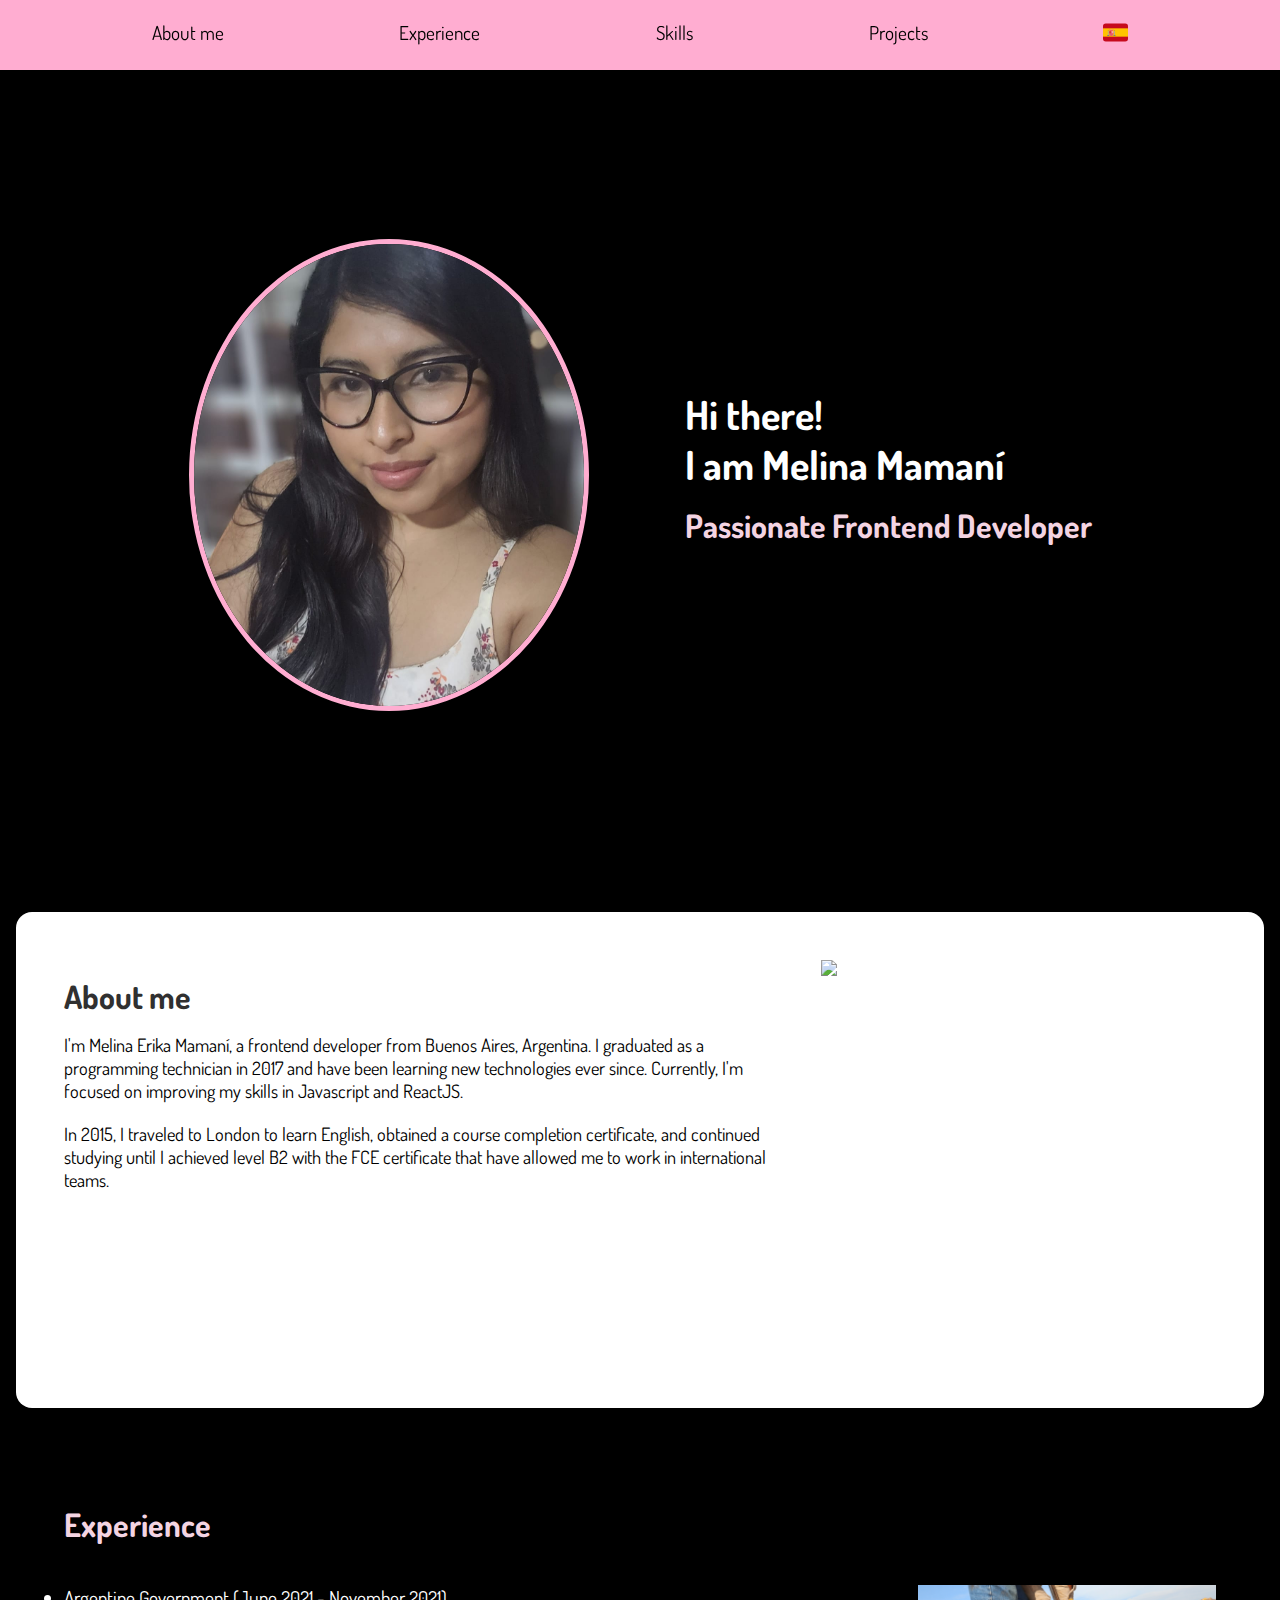
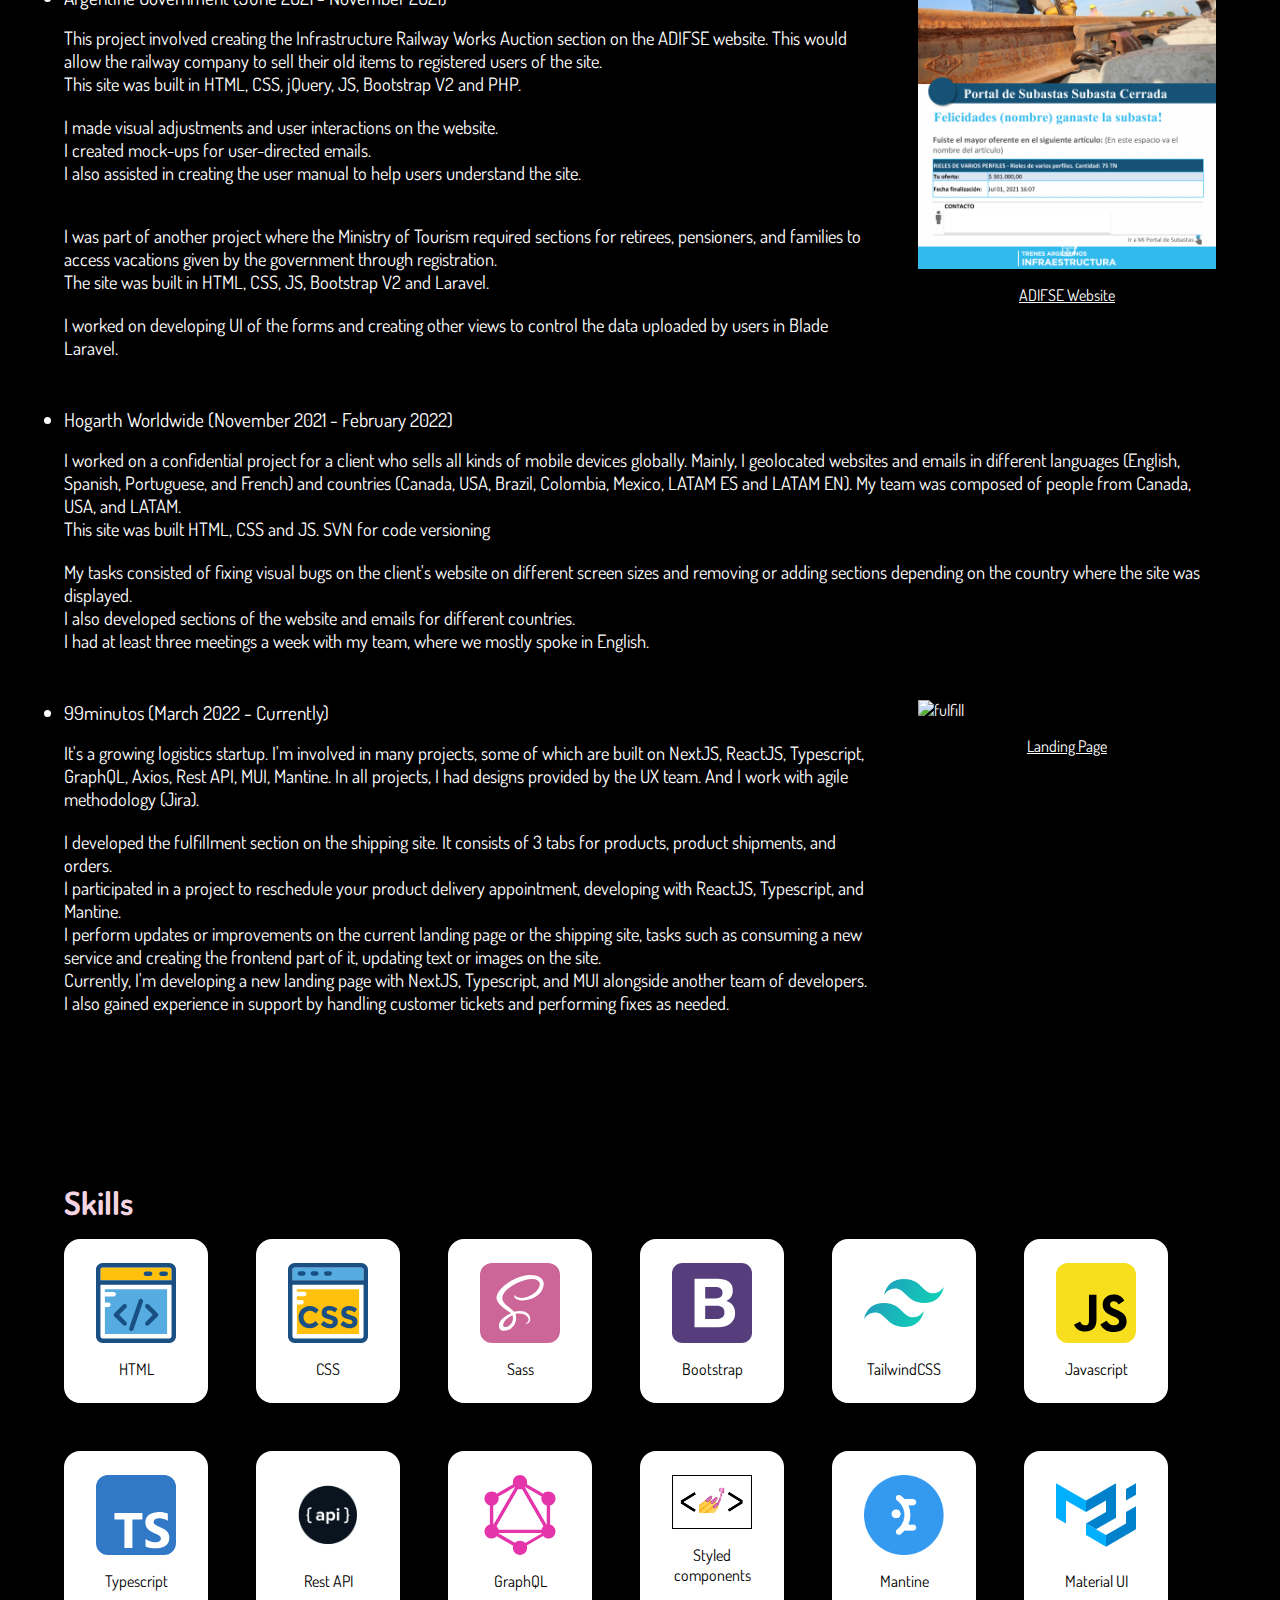
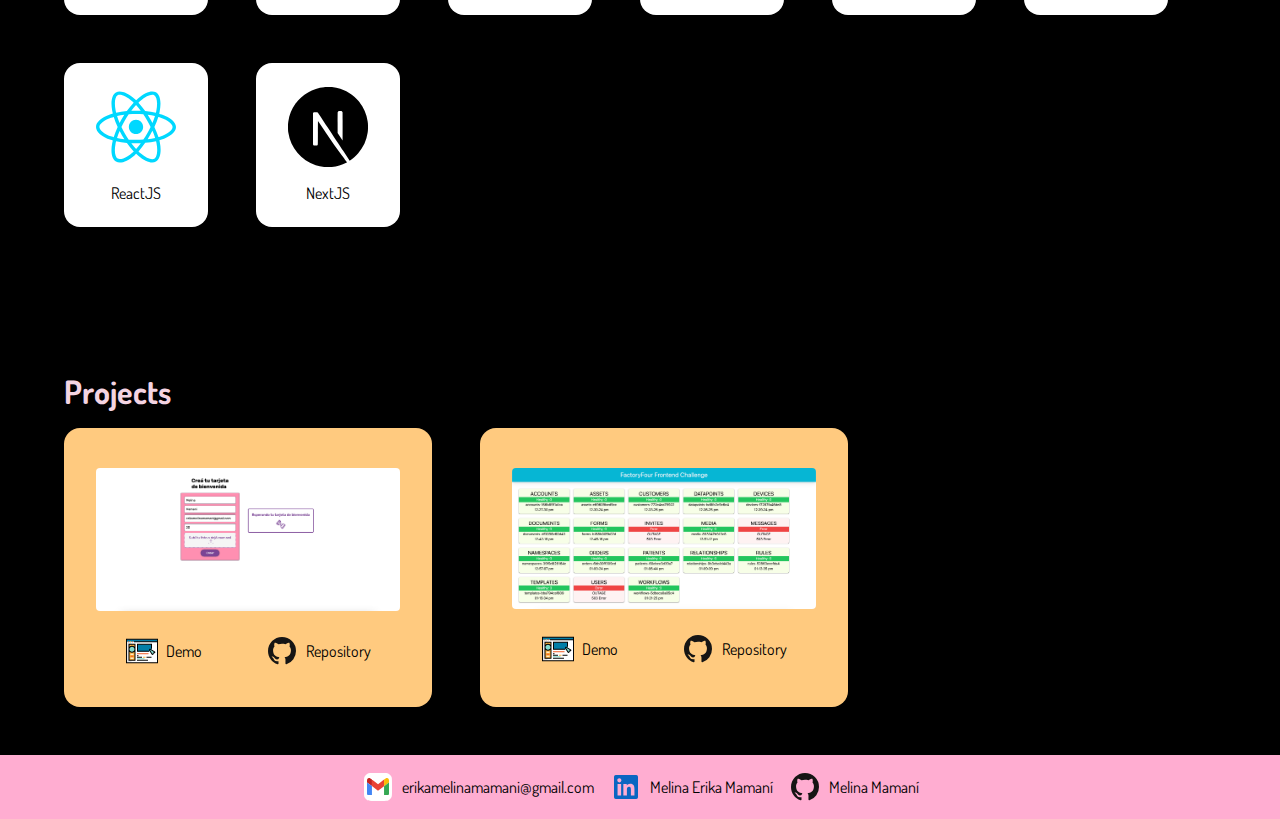
==== index.html @ 967cca83 "Portfolio finished" ====
<!DOCTYPE html>
<html lang="en">
<head>
    <meta charset="UTF-8">
    <meta http-equiv="X-UA-Compatible" content="IE=edge">
    <meta name="viewport" content="width=device-width, initial-scale=1.0">
    <link rel="icon" href="./assets/favicon.ico" />
    <link rel="preconnect" href="https://fonts.googleapis.com">
    <link rel="preconnect" href="https://fonts.gstatic.com" crossorigin>
    <link href="https://fonts.googleapis.com/css2?family=Dosis:wght@200;300;400;500;600;700;800&display=swap" rel="stylesheet">
    <link rel="stylesheet" href="./styles/style.css">
    <link rel="stylesheet" href="./styles/sections.css">
    <script src="./js/script.js" defer></script>
    <title>Melina Mamaní Portfolio</title>
</head>
<body>
    <div class="container">
        <header>
            <nav class="menu">
                <ul class="menuItems">
                    <li>
                        <a href="#about">About me</a>
                    </li>
                    <li>
                        <a href="#experience">Experience</a>
                    </li>
                    <li>
                        <a href="#skills">Skills</a>
                    </li>
                    <li>
                        <a href="#projects">Projects</a>
                    </li>
                    <li>
                        <a href="./spanish/index.html">
                            <img src="./assets/icons/spain.svg" alt="Spanish" width="25" height="25"/>
                        </a>
                    </li>
                </ul>
                <span class="btnMenu">
                    <span class="name">Melina Mamaní Portfolio</span>
                    <img src="./assets/icons/menu.svg" class="iconMenu" alt="iconMenu"/>
                </span>
            </nav>
        </header>
        <div class="content">
            <main>
                <img src="./assets/images/me.jpeg" alt="Profile Image" class="profileImage"/>
                <div>
                    <h1>Hi there!</h1>
                    <h1>I am Melina Mamaní</h1>
                    <h2>Passionate Frontend Developer</h2>
                </div>
            </main>
            <section class="aboutMe" id="about">
                <article>
                    <h2>About me</h2>
                    <p>I'm Melina Erika Mamaní, a frontend developer from Buenos Aires, Argentina. I graduated as a programming technician in 2017 and have been learning new technologies ever since. Currently, I'm focused on improving my skills in Javascript and ReactJS.</p>
                    <br/>
                    <p>In 2015, I traveled to London to learn English, obtained a course completion certificate, and continued studying until I achieved level B2 with the FCE certificate that have allowed me to work in international teams.</p>
                </article>
                <img src="./assets/images/2015London.jpg" alt="London 2015" class="img"/>
                <img src="./assets/images/2015LondonRes.jpg" alt="London 2015 Responsive" class="imgRes"/>
            </section>
            <section class="experience" id="experience">
                <article>
                    <h2>Experience</h2>
                    <div class="containerExp">
                        <div class="experienceBox">
                            <li>Argentine Government (June 2021 - November 2021)</li>
                            <p style="padding-top: 1rem;">This project involved creating the Infrastructure Railway Works Auction section on the ADIFSE website. This would allow the railway company to sell their old items to registered users of the site.</p>
                            <p>This site was built in HTML, CSS, jQuery, JS, Bootstrap V2 and PHP.</p>
                            <br/>
                            <p>I made visual adjustments and user interactions on the website.</p>
                            <p>I created mock-ups for user-directed emails.</p>
                            <p>I also assisted in creating the user manual to help users understand the site.</p>
                            <br/>
                            <br/>
                            <p>I was part of another project where the Ministry of Tourism required sections for retirees, pensioners, and families to access vacations given by the government through registration.</p>
                            <p>The site was built in HTML, CSS, JS, Bootstrap V2 and Laravel.</p>
                            <br/>
                            <p>I worked on developing UI of the forms and creating other views to control the data uploaded by users in Blade Laravel.</p>
                        </div>
                        <div class="imgExpBox">
                            <img src="./assets/images/mock.png" alt="email"/>
                            <a href="https://subastas.adifse.com.ar/index.php" target="_blank">ADIFSE Website</a>
                        </div> 
                    </div>
                    <div class="containerExp">
                        <div class="experienceBox" style="width: 100%;">
                            <li>Hogarth Worldwide (November 2021 - February 2022)</li>
                            <p style="padding-top: 1rem;">I worked on a confidential project for a client who sells all kinds of mobile devices globally. Mainly, I geolocated websites and emails in different languages (English, Spanish, Portuguese, and French) and countries (Canada, USA, Brazil, Colombia, Mexico, LATAM ES and LATAM EN). My team was composed of people from Canada, USA, and LATAM.</p>
                            <p>This site was built HTML, CSS and JS. SVN for code versioning</p>
                            <br/>
                            <p>My tasks consisted of fixing visual bugs on the client's website on different screen sizes and removing or adding sections depending on the country where the site was displayed.</p>
                            <p>I also developed sections of the website and emails for different countries.</p>
                            <p>I had at least three meetings a week with my team, where we mostly spoke in English.</p>
                        </div>
                    </div>
                    <div class="containerExp">
                        <div class="experienceBox">
                            <li>99minutos (March 2022 - Currently)</li>
                            <p style="padding-top: 1rem;">It's a growing logistics startup. I'm involved in many projects, some of which are built on NextJS, ReactJS, Typescript, GraphQL, Axios, Rest API, MUI, Mantine. In all projects, I had designs provided by the UX team. And I work with agile methodology (Jira).</p>
                            <br/>
                            <p>I developed the fulfillment section on the shipping site. It consists of 3 tabs for products, product shipments, and orders.</p>
                            <p>I participated in a project to reschedule your product delivery appointment, developing with ReactJS, Typescript, and Mantine.</p>
                            <p>I perform updates or improvements on the current landing page or the shipping site, tasks such as consuming a new service and creating the frontend part of it, updating text or images on the site.</p>
                            <p>Currently, I'm developing a new landing page with NextJS, Typescript, and MUI alongside another team of developers.</p>
                            <p>I also gained experience in support by handling customer tickets and performing fixes as needed.</p>
                        </div>
                        <div class="imgExpBox">
                            <img src="./assets/images/fulfill.png" alt="fulfill"/>
                            <a href="https://99minutos.com/" target="_blank">Landing Page</a>
                        </div> 
                    </div>
                </article>
            </section>
            <section id="skills">
                <h2>Skills</h2>
                <article class="skillsBox">
                    <div class="panelSkill">
                        <img src="./assets/icons/skills/html.svg" alt="HTML" class="iconSkill"/>
                        <span>HTML</span>
                    </div>
                    <div class="panelSkill">
                        <img src="./assets/icons/skills/css.svg" alt="CSS" class="iconSkill"/>
                        <span>CSS</span>
                    </div>
                    <div class="panelSkill">
                        <img src="./assets/icons/skills/sass.svg" alt="Sass" class="iconSkill"/>
                        <span>Sass</span>
                    </div>
                    <div class="panelSkill">
                        <img src="./assets/icons/skills/bootstrap.svg" alt="Bootstrap" class="iconSkill"/>
                        <span>Bootstrap</span>
                    </div>
                    <div class="panelSkill">
                        <img src="./assets/icons/skills/tailwindcss.svg" alt="TailwindCSS" class="iconSkill"/>
                        <span>TailwindCSS</span>
                    </div>
                    <div class="panelSkill">
                        <img src="./assets/icons/skills/js.svg" alt="Javascript" class="iconSkill"/>
                        <span>Javascript</span>
                    </div>
                    <div class="panelSkill">
                        <img src="./assets/icons/skills/ts.svg" alt="Typescript" class="iconSkill"/>
                        <span>Typescript</span>
                    </div>
                    <div class="panelSkill">
                        <img src="./assets/icons/skills/restApi.png" alt="Rest API" class="iconSkill"/>
                        <span>Rest API</span>
                    </div>
                    <div class="panelSkill">
                        <img src="./assets/icons/skills/graphql.svg" alt="GraphQL" class="iconSkill"/>
                        <span>GraphQL</span>
                    </div>
                    <div class="panelSkill">
                        <img src="./assets/icons/skills/styled.png" alt="Styled components" class="iconSkill"/>
                        <span>Styled<br/>components</span>
                    </div>
                    <div class="panelSkill">
                        <img src="./assets/icons/skills/mantine.png" alt="Mantine" class="iconSkill"/>
                        <span>Mantine</span>
                    </div>
                    <div class="panelSkill">
                        <img src="./assets/icons/skills/mui.svg" alt="MUI" class="iconSkill"/>
                        <span>Material UI</span>
                    </div>
                    <div class="panelSkill">
                        <img src="./assets/icons/skills/react.svg" alt="ReactJS" class="iconSkill"/>
                        <span>ReactJS</span>
                    </div>
                    <div class="panelSkill">
                        <img src="./assets/icons/skills/next.svg" alt="NextJS" class="iconSkill"/>
                        <span>NextJS</span>
                    </div>
                </article>
            </section>
            <section id="projects" class="projectsSection">
                <h2>Projects</h2>
                <article class="projectsContainer">
                    <div class="projectBox">
                        <img src="./assets/images/chform.png" alt="Form" class="projectImg"/>
                        <div class="buttons">
                            <a href="https://tarjeta-de-bienvenida.netlify.app/" target="_blank">
                                <img src="./assets/icons/demo.svg" alt="Demo icon" class="icon"/>
                                Demo
                            </a>
                            <a href="https://github.com/MelinaMamani/ChallengeForm" target="_blank">
                                <img src="./assets/icons/github.svg" alt="Github icon" class="icon"/>
                                Repository
                            </a>
                        </div>
                    </div>
                    <div class="projectBox">
                        <img src="./assets/images/factory.png" alt="Factory" class="projectImg"/>
                        <div class="buttons">
                            <a href="https://factory-challenge.netlify.app/" target="_blank">
                                <img src="./assets/icons/demo.svg" alt="Demo icon" class="icon"/>
                                Demo
                            </a>
                            <a href="https://github.com/MelinaMamani/ChallengeFactory" target="_blank">
                                <img src="./assets/icons/github.svg" alt="Github icon" class="icon"/>
                                Repository
                            </a>
                        </div>
                    </div>
                </article>
            </section>
        </div>
        <footer>
            <a href="mailto:erikamelinamamani@gmail.com">
                <img src="./assets/icons/gmail.svg" alt="Gmail icon" class="icon"/>
                erikamelinamamani@gmail.com
            </a>
            <a href="https://www.linkedin.com/in/erika-lidia-melina-mamani/?locale=en_US" target="_blank">
                <img src="./assets/icons/linkedin.svg" alt="Linkedin icon" class="icon"/>
                Melina Erika Mamaní
            </a>
            <a href="https://github.com/MelinaMamani" target="_blank">
                <img src="./assets/icons/github.svg" alt="Github icon" class="icon"/>
                Melina Mamaní
            </a>
        </footer>
    </div>
</body>
</html>
---- styles/style.css ----
*, *::after, *::before {
    padding: 0;
    margin: 0;
    outline: 0;
    box-sizing: border-box;
}

body {
    font-family: 'Dosis', sans-serif;
    background-color: #000;
}

.container {
    width: 100%;
}

header {
    position: sticky;
    top: 0;
}

.menu {
    background-color: #ffadd1;
    height: 70px;
    width: 100%;
    box-shadow: rgba(0, 0, 0, 0.1) 0px 10px 15px -3px, rgba(0, 0, 0, 0.05) 0px 4px 6px -2px;
    display: flex;
    justify-content: center;
    align-items: center;
}

.menu .menuItems {
    width: 90%;
    display: flex;
    justify-content: space-around;
}

.menuItems.show {
    top: 65px !important;
}

.menu .menuItems li {
    list-style: none;
}

.menu .menuItems li a {
    padding: 12px;
    text-decoration: none;
    color: #000;
    font-size: 1.2rem;
    transition: background-color 2s ease-out 100ms;
    border-radius: 25px;
    display: block;
}

.menu .menuItems li a:hover {
    background-color: #e67ca0;
}

.btnMenu {
    margin-right: 30px;
    cursor: pointer;
    display: none;
}

.iconMenu {
    width: 25px;
}

@media screen and (max-width: 735px) {
    .menu .menuItems li a {
        font-size: 1rem;
    }

    .menu {
        height: 65px;
        justify-content: flex-end;
    }

    .btnMenu {
        display: inline-flex;
    }

    .btnMenu .name {
        font-size: 1.2em;
        margin-right: 1em;
    }

    .menu .menuItems {
        position: fixed;
        width: 100vw;
        height: 35%;
        background: #ffca7f;
        top: -100vh;
        text-align: center;
        transition: all 2s;
        flex-direction: column;
    }

    .menu .menuItems li a:hover {
        background: none;
    }
}

@media screen and (max-width: 735px) and (orientation: landscape) {
    .menuItems li {
        margin: 5px 0 0 0;
    }

    .menuItems {
        overflow: scroll;
        height: 65%;
    }
}
---- styles/sections.css ----
.content {
    display: flex;
    flex-direction: column;
    align-items: center;
    gap: 2rem;
    padding: 0 1rem;
}

main {
    padding: 3rem 0;
    color: #fff;
    display: flex;
    align-items: center;
    gap: 6rem;
    height: 90vh;
}

main .profileImage {
    border-radius: 100%;
    border: 5px solid #ffadd1;
    width: 400px;
    object-fit: contain;
}

h1 {
    font-size: 2.5rem;
}

h2 {
    color: #f4d4e2;
    font-size: 2rem;
    padding: 1rem 0;
}

section {
    color: #fff;
    padding: 3rem;
}

.aboutMe {
    display: flex;
    gap: 1.5rem;
    background-color: #fff;
    border-radius: 1rem;
}

.aboutMe h2 {
    color: rgb(48, 48, 48);
}

.aboutMe p {
    color: black;
}

.aboutMe article {
    width: 65%;
}

p {
    font-size: 1.15rem;
}

.aboutMe .img {
    width: 35%;
    height: 25rem;
    object-fit: contain;
}

.imgRes {
    display: none;
    object-fit: contain;
}

.containerExp {
    display: flex;
    gap: 3rem;
    padding: 1.5rem 0;
}

.experienceBox {
    width: 73%;
}

.experienceBox li {
    font-size: 1.2rem;
}

.imgExpBox {
    width: 27%;
    display: flex;
    flex-direction: column;
    gap: 1rem;
}

.imgExpBox img {
    width: 100%;
}

.imgExpBox a {
    text-align: center;
    color: white;
}

.skillsBox {
    display: flex;
    flex-wrap: wrap;
    gap: 3rem;
}

.panelSkill {
    display: flex;
    flex-direction: column;
    align-items: center;
    gap: 1rem;
    background-color: #fff;
    color: black;
    text-align: center;
    padding: 1.5rem 2rem;
    border-radius: 1rem;
}

.iconSkill {
    width: 5rem;
}

.projectsSection {
    align-self: flex-start;
}

.projectsContainer {
    display: flex;
    flex-wrap: wrap;
    gap: 3rem;
}

.projectBox {
    background-color: #ffca7f;
    border-radius: 1rem;
    padding: 2.5rem 2rem;
    display: flex;
    flex-direction: column;
    flex-wrap: wrap;
    gap: 1.5rem;
}

.projectImg {
    width: 19rem;
    border-radius: 0.25rem;
}

.buttons {
    display: flex;
    justify-content: center;
    align-items: center;
    gap: 4rem;
}

.buttons a {
    display: flex;
    align-items: center;
    gap: 0.5rem;
    color: black;
    text-decoration: none;
}

footer {
    background-color: #ffadd1;
    padding: 1rem;
    display: flex;
    justify-content: center;
    align-items: center;
    gap: 1rem;
}

footer a {
    display: flex;
    align-items: center;
    gap: 0.5rem;
    color: black;
    text-decoration: none;
}

.icon {
    width: 2rem;
}

@media screen and (max-width: 1024px) {
    main {
        flex-direction: column;
        text-align: center;
        gap: 1rem;
        height: 82vh;
        padding-top: 6rem;
    }

    .containerExp {
        flex-direction: column;
        align-items: center;
    }

    .experienceBox {
        width: 100%;
    }

    .imgExpBox {
        width: 55%;
    }

    footer {
        flex-direction: column;
    }
}

@media screen and (max-width: 850px) {
    .aboutMe {
        flex-direction: column;
    }

    .aboutMe article {
        width: 100%;
    }

    .aboutMe .img {
        display: none;
    }

    .aboutMe .imgRes {
        width: 100%;
        display: block;
    }
}

@media screen and (max-width: 735px) {
    main {
        flex-direction: column;
        text-align: center;
        gap: 1rem;
        height: 80vh;
        padding-top: 6rem;
    }

    main img {
        width: 200px;
    }

    h1 {
        font-size: 1.6rem;
    }

    h3 {
        font-size: 1.4rem;
    }

    section {
        padding: 2rem;
    }

    .imgExpBox {
        width: 100%;
    }
}
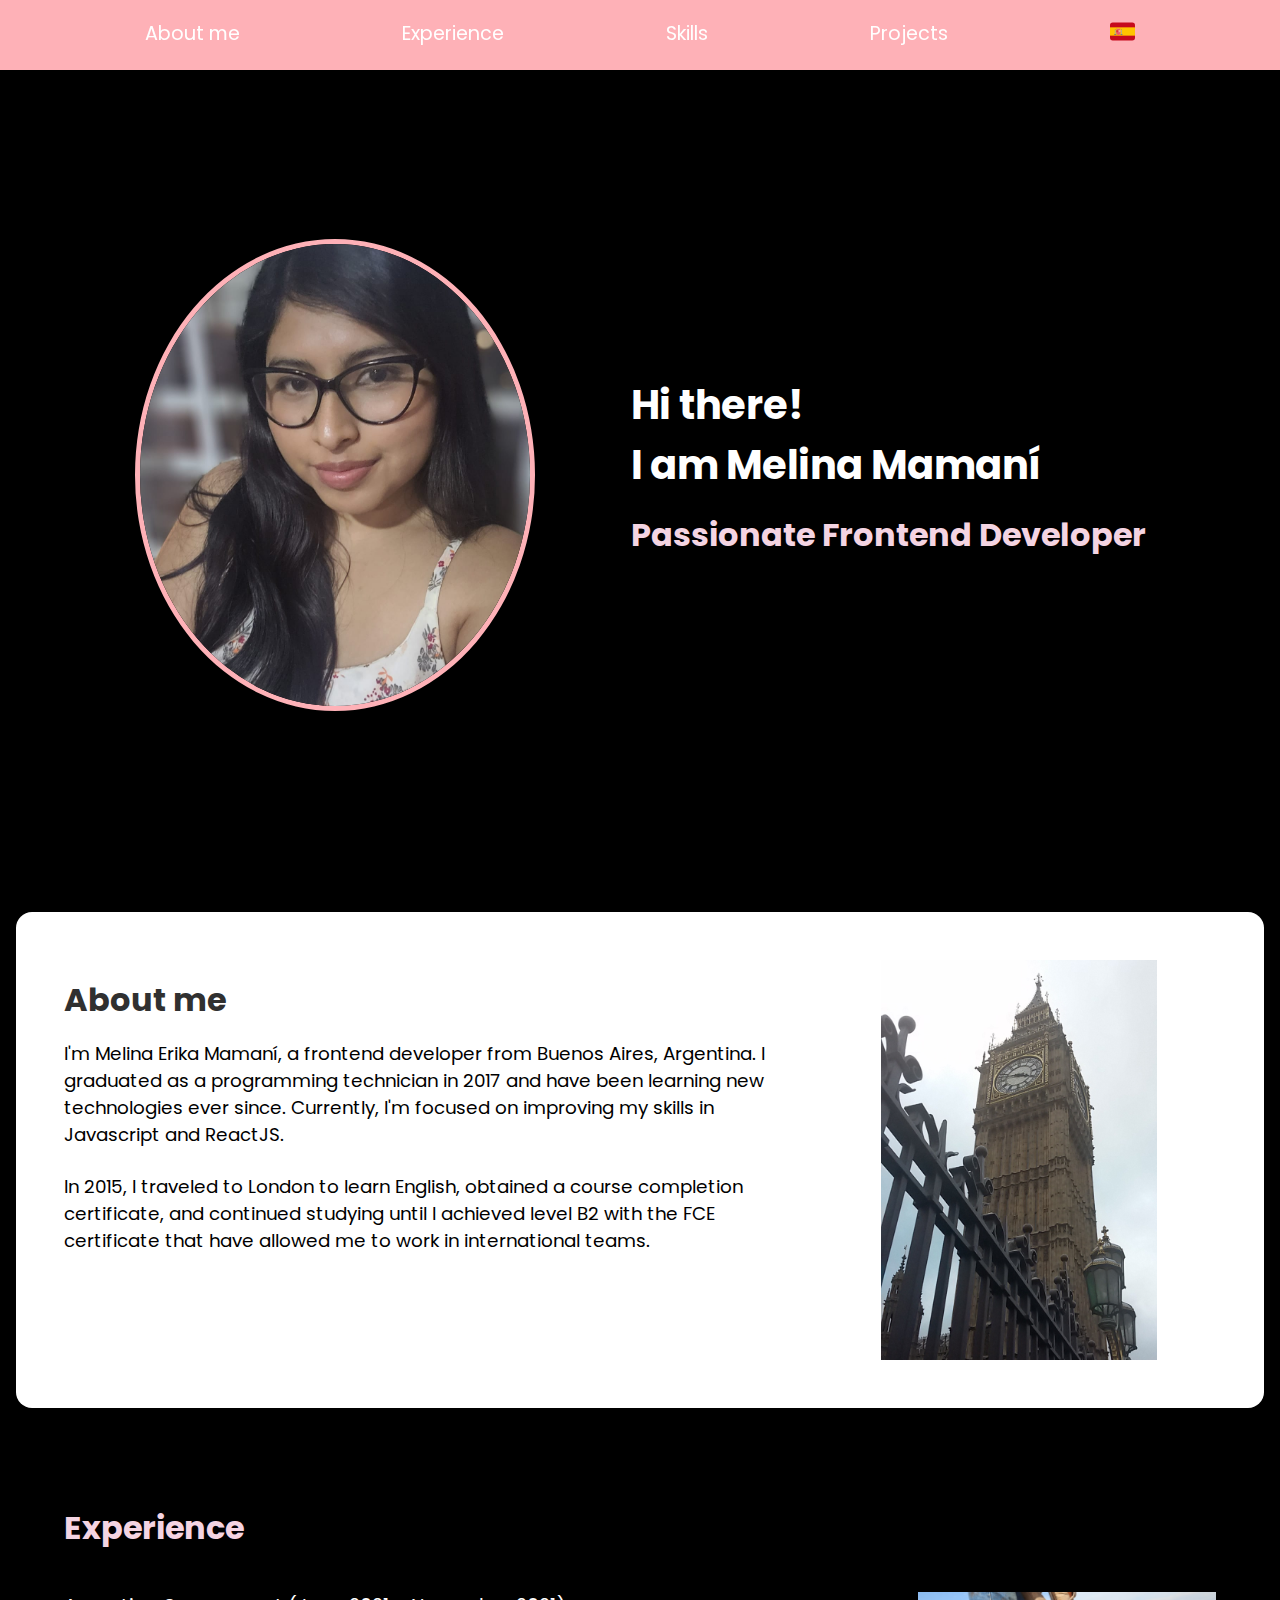
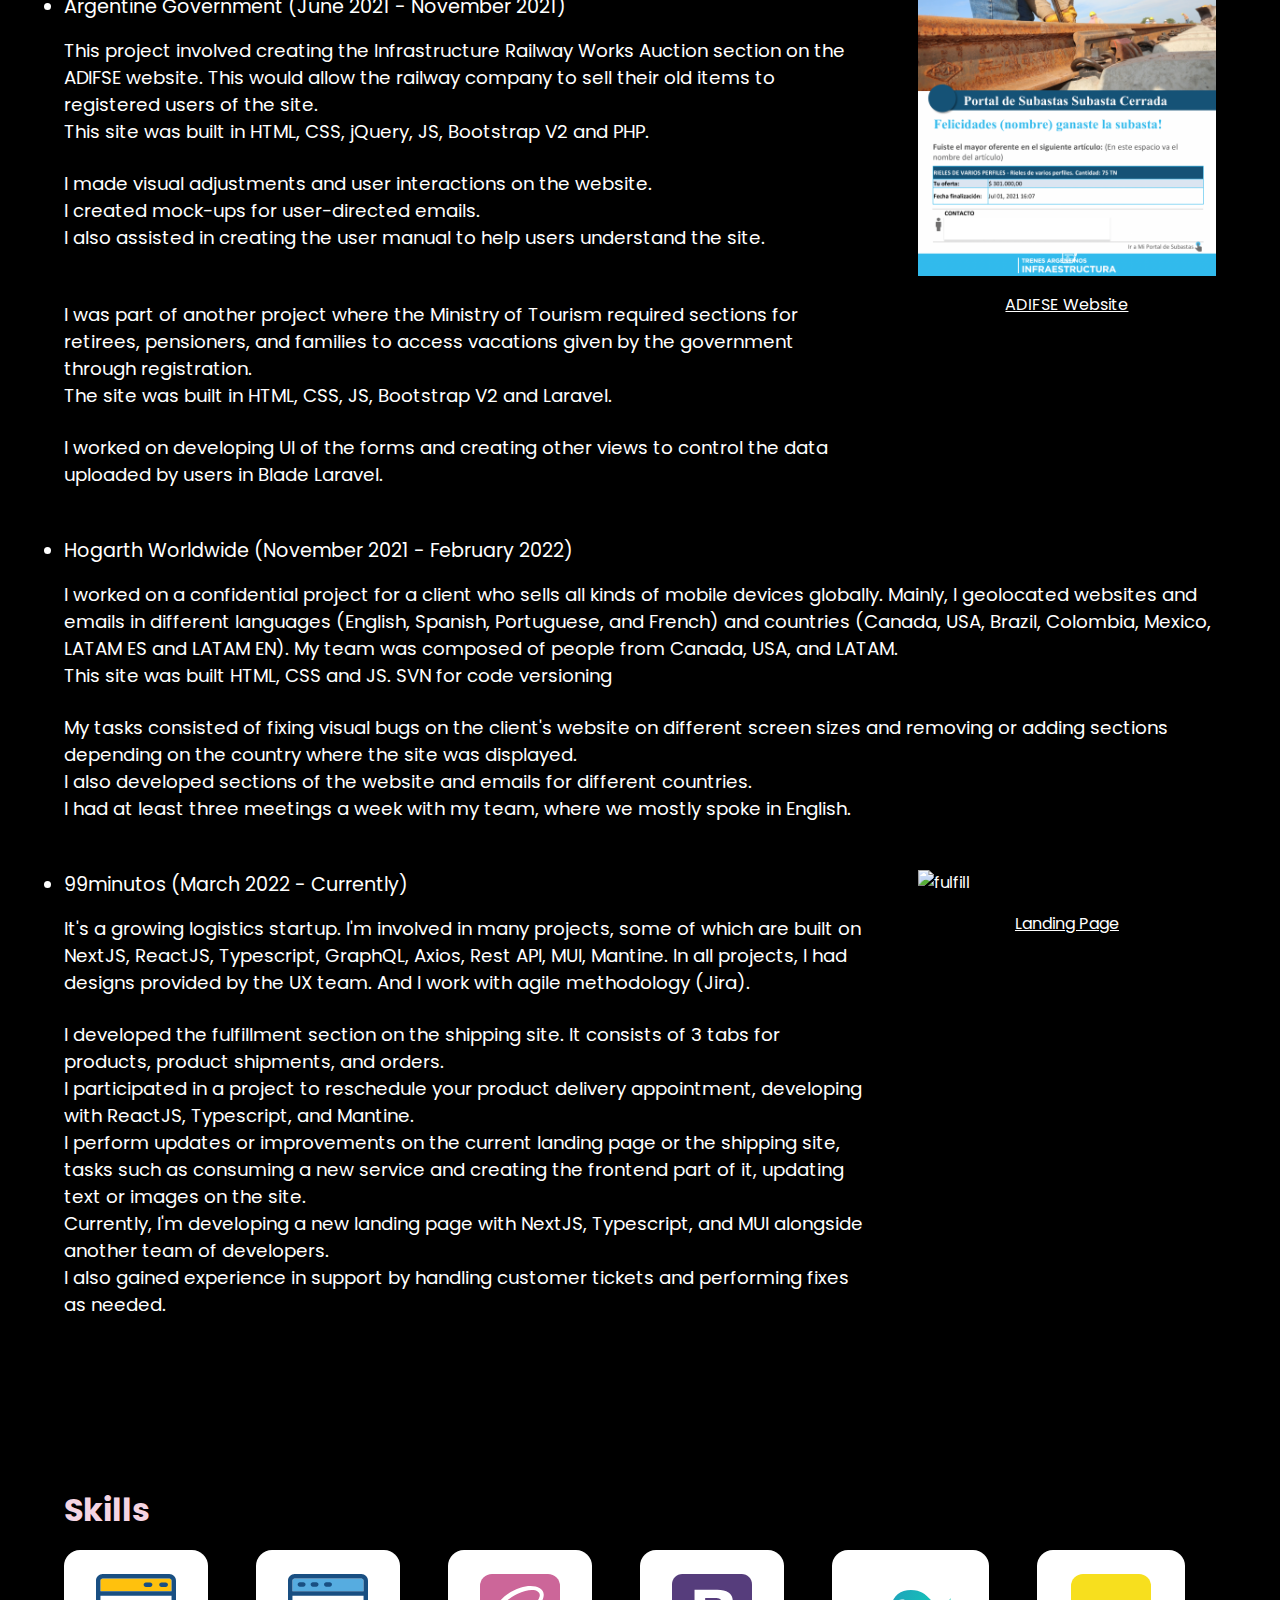
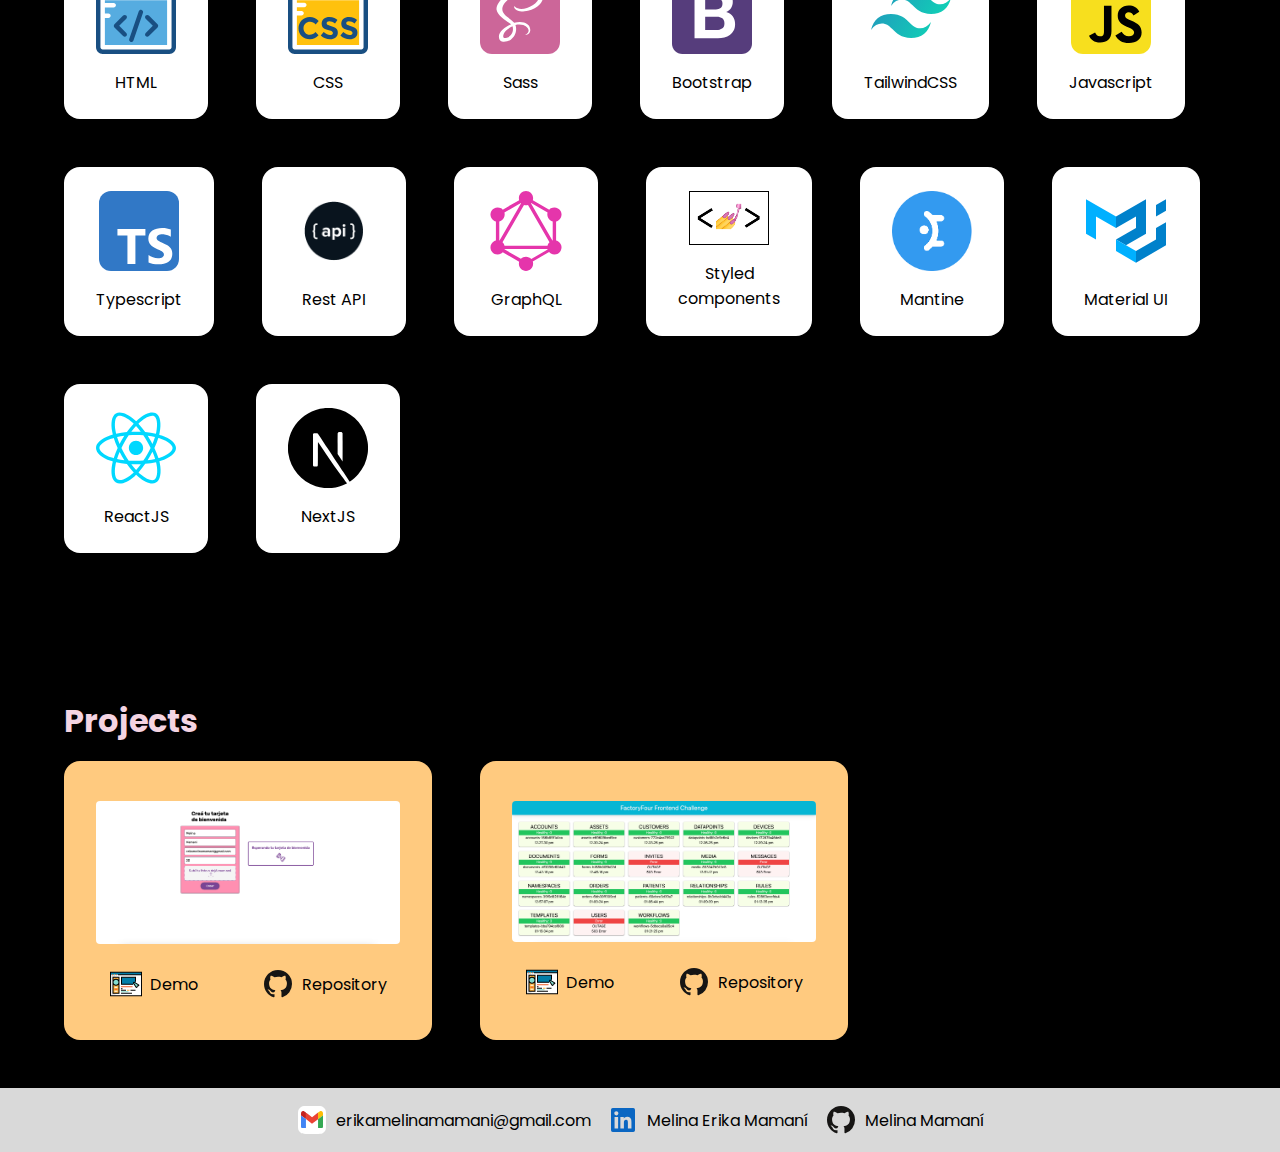
==== commit cfbb3f71: "Fixes" ====
--- a/index.html
+++ b/index.html
@@ -7,7 +7,7 @@
     <link rel="icon" href="./assets/favicon.ico" />
     <link rel="preconnect" href="https://fonts.googleapis.com">
     <link rel="preconnect" href="https://fonts.gstatic.com" crossorigin>
-    <link href="https://fonts.googleapis.com/css2?family=Dosis:wght@200;300;400;500;600;700;800&display=swap" rel="stylesheet">
+    <link href="https://fonts.googleapis.com/css2?family=Poppins:ital,wght@0,100;0,200;0,300;0,400;0,500;0,600;0,700;0,800;0,900;1,100;1,200;1,300;1,400;1,500;1,600;1,700;1,800;1,900&display=swap" rel="stylesheet">
     <link rel="stylesheet" href="./styles/style.css">
     <link rel="stylesheet" href="./styles/sections.css">
     <script src="./js/script.js" defer></script>
--- a/styles/style.css
+++ b/styles/style.css
@@ -6,7 +6,7 @@
 }
 
 body {
-    font-family: 'Dosis', sans-serif;
+    font-family: 'Poppins', sans-serif;
     background-color: #000;
 }
 
@@ -20,7 +20,7 @@
 }
 
 .menu {
-    background-color: #ffadd1;
+    background-color: #FEB1B7;
     height: 70px;
     width: 100%;
     box-shadow: rgba(0, 0, 0, 0.1) 0px 10px 15px -3px, rgba(0, 0, 0, 0.05) 0px 4px 6px -2px;
@@ -46,7 +46,7 @@
 .menu .menuItems li a {
     padding: 12px;
     text-decoration: none;
-    color: #000;
+    color: #fff;
     font-size: 1.2rem;
     transition: background-color 2s ease-out 100ms;
     border-radius: 25px;
--- a/styles/sections.css
+++ b/styles/sections.css
@@ -17,7 +17,7 @@
 
 main .profileImage {
     border-radius: 100%;
-    border: 5px solid #ffadd1;
+    border: 5px solid #FEB1B7;
     width: 400px;
     object-fit: contain;
 }
@@ -164,7 +164,7 @@
 }
 
 footer {
-    background-color: #ffadd1;
+    background-color: #D9D9D9;
     padding: 1rem;
     display: flex;
     justify-content: center;
@@ -235,19 +235,19 @@
         flex-direction: column;
         text-align: center;
         gap: 1rem;
-        height: 80vh;
+        height: 65vh;
         padding-top: 6rem;
     }
 
-    main img {
-        width: 200px;
+    main .profileImage {
+        width: 250px;
     }
 
     h1 {
         font-size: 1.6rem;
     }
 
-    h3 {
+    h2 {
         font-size: 1.4rem;
     }
 
@@ -258,4 +258,31 @@
     .imgExpBox {
         width: 100%;
     }
+
+    .skillsBox {
+        gap: 1.5rem;
+    }
+
+    .projectsSection {
+        padding: 1rem;
+    }
+
+    .projectBox {
+        padding: 1.5rem 1rem;
+        align-items: center;
+    }
+
+    .iconSkill {
+        width: 3rem;
+    }
+
+    .projectImg {
+        width: 14rem;
+    }
+}
+
+@media screen and (max-width: 375px) {
+    main {
+        height: 83vh;
+    }
 }